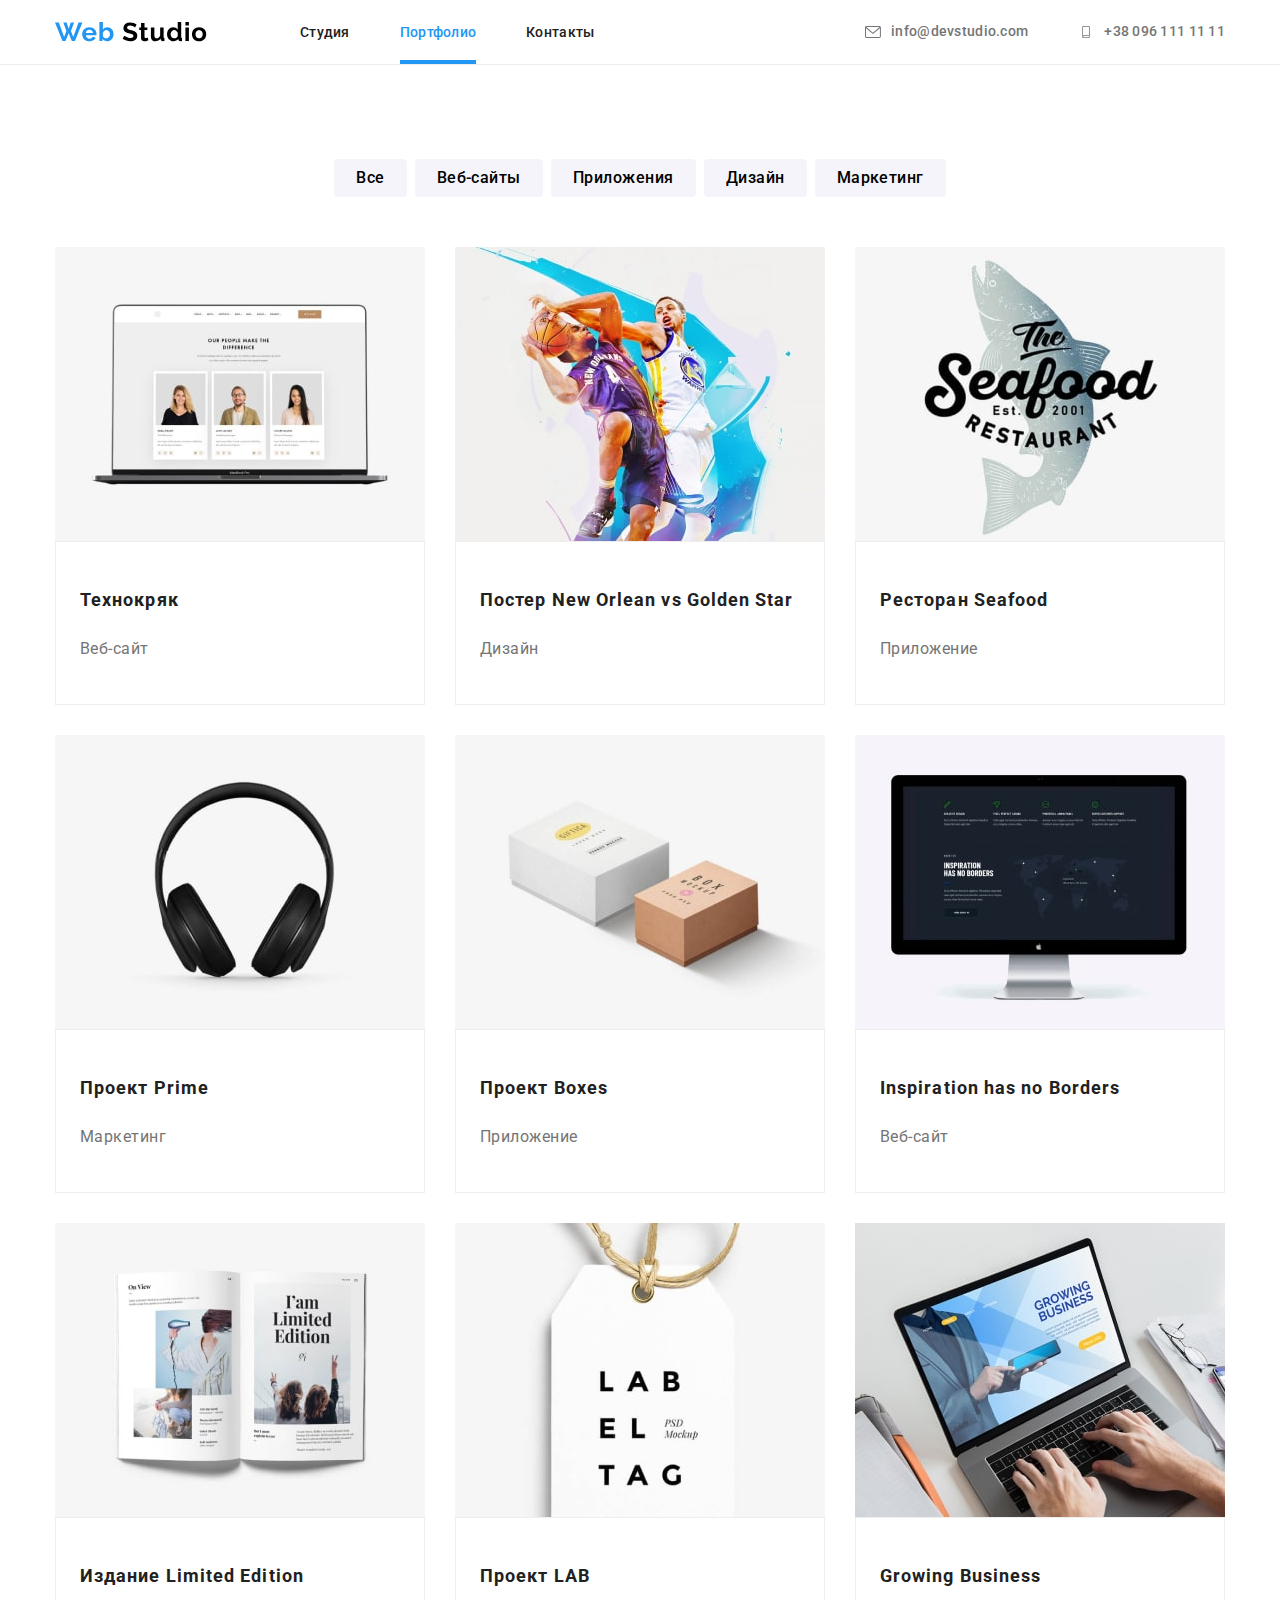
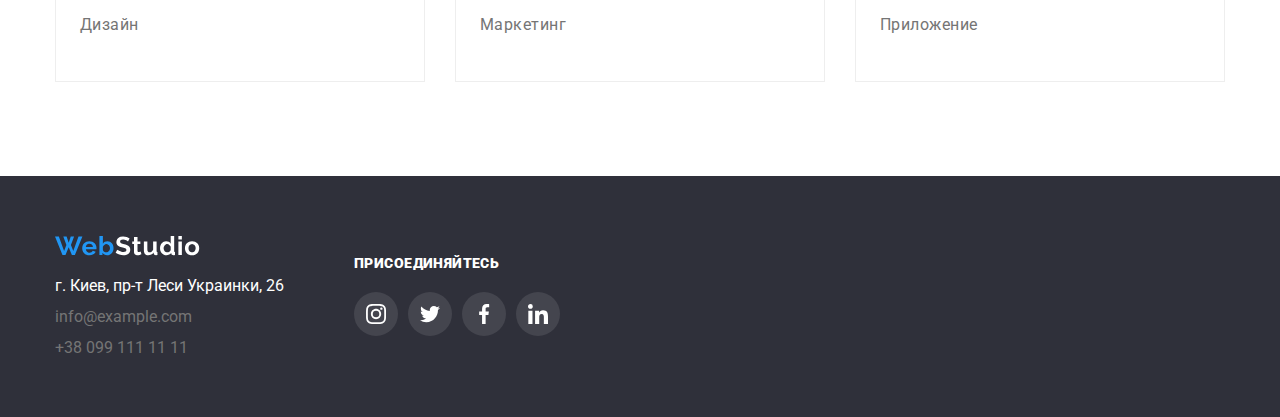
==== portfolio.html @ 611ee0be "Создал репозиторий" ====
<!DOCTYPE html>
<html lang="ru">
  <head>
    <meta charset="UTF-8" />
    <meta name="viewport" content="width=device-width, initial-scale=1.0" />
    <title>Portfolio</title>
    <link
      href="https://fonts.googleapis.com/css2?family=Roboto:wght@400;500;700;900&display=swap"
      rel="stylesheet"
    />
    <link rel="stylesheet" href="./css/styles.css" />
  </head>

  <body>
    <header class="header">
      <div class="container container-header">
       <nav class="nav">
        <a href="./index.html">
          <img src="./images/logotype.svg" alt="Логотип студии" class="logo"/>
         </a>
        <ul class="navigation">
          <li class="navigation-item"><a href="./index.html" class="links-nav">Студия</a></li>
          <li class="navigation-item"><a href="./portfolio.html" class="links-nav  current">Портфолио</a></li>
          <li class="navigation-item"><a href="" class="links-nav data-modal-open">Контакты</a></li>
        </ul>
       </nav>
       <ul class="contacts">
        <li class="contacts-item">
          <a href="mailto:info@devstudio.com" class="links-contact">
            <svg class="contact-icon">
              <use href="./images/sprite.svg#icon-envelope"></use>
            </svg>
            info@devstudio.com
          </a>
        </li>
        <li class="contacts-item">
          <a href="tel:+380961111111" class="links-contact">
            <svg class="contact-icon">
              <use href="./images/sprite.svg#icon-smartphone"></use>
            </svg>
            +38 096 111 11 11
          </a>
        </li>
       </ul>
      </div>
    </header>

    <main>
      <h1 class="visually-hidden">Портфолио</h1>
      <section class="gallery">
        <ul class="container filter-btns">
          <li class="filter-btn-box"><button class="filter-btn" type="button">Все</button></li>
          <li class="filter-btn-box"><button class="filter-btn" type="button">Веб-сайты</button></li>
          <li class="filter-btn-box"><button class="filter-btn" type="button">Приложения</button></li>
          <li class="filter-btn-box"><button class="filter-btn" type="button">Дизайн</button></li>
          <li class="filter-btn-box"><button class="filter-btn" type="button">Маркетинг</button></li>
        </ul> 
        <ul class="container gallery-boxes">
          <li class="gallery-box">
            <a href="" class="gallery-link">
            <div class="gallery-overlay-box">
              <img src="./images/technocrack.jpg" alt="ноутбук" width="370" /> 
                <div class="gallery-overlay-text-box">
                <p class="gallery-overlay-text">Технокряк это современная площадка распространения коронавируса. Компании используют эту платформу для цифрового шпионажа и атак на защищённые сервера конкурентов.</p>
              </div>
            </div>
              <div class="gallery-text-box">
              <h3>Технокряк</h3>
              <p class="gallery-type">Веб-сайт</p></div></a
            >
          </li>
          <li class="gallery-box">
            <a href="" class="gallery-link">
              <div class="gallery-overlay-box">
              <img src="./images/poster.jpg" alt="постер" width="370" /> 
              <div class="gallery-overlay-text-box">
                <p class="gallery-overlay-text">Технокряк это современная площадка распространения коронавируса. Компании используют эту платформу для цифрового шпионажа и атак на защищённые сервера конкурентов.</p>
              </div>
            </div>
              <div class="gallery-text-box">
              <h3>Постер New Orlean vs Golden Star</h3>
              <p class="gallery-type">Дизайн</p></div></a
            >
          </li>
          <li class="gallery-box">
            <a href="" class="gallery-link"> 
              <div class="gallery-overlay-box">
              <img src="./images/seafood.jpg" alt="морская еда" width="370" /> 
              <div class="gallery-overlay-text-box">
                <p class="gallery-overlay-text">Технокряк это современная площадка распространения коронавируса. Компании используют эту платформу для цифрового шпионажа и атак на защищённые сервера конкурентов.</p>
              </div>
            </div>
              <div class="gallery-text-box">
              
              <h3>Ресторан Seafood</h3>
              <p class="gallery-type">Приложение</p></div></a>
          </li>
          <li class="gallery-box">
            <a href="" class="gallery-link">
              <div class="gallery-overlay-box">
              <img src="./images/prime.jpg" alt="наушники" width="370" />
              <div class="gallery-overlay-text-box">
                <p class="gallery-overlay-text">Технокряк это современная площадка распространения коронавируса. Компании используют эту платформу для цифрового шпионажа и атак на защищённые сервера конкурентов.</p>
              </div>
            </div>
              <div class="gallery-text-box">
              <h3>Проект Prime</h3>
              <p class="gallery-type">Маркетинг</p></div></a>
          </li>
          <li class="gallery-box">
            <a href="" class="gallery-link">
              <div class="gallery-overlay-box">
              <img src="./images/boxes.jpg" alt="коробки" width="370" /> 
              <div class="gallery-overlay-text-box">
                <p class="gallery-overlay-text">Технокряк это современная площадка распространения коронавируса. Компании используют эту платформу для цифрового шпионажа и атак на защищённые сервера конкурентов.</p>
              </div>
            </div>
            <div class="gallery-text-box">
              <h3>Проект Boxes</h3>
              <p class="gallery-type">Приложение</p></div></a>
          </li>
          <li class="gallery-box">
            <a href="" class="gallery-link">
              <div class="gallery-overlay-box">
              <img src="./images/inspiration.jpg" alt="монитор" width="370" />
              <div class="gallery-overlay-text-box">
                <p class="gallery-overlay-text">Технокряк это современная площадка распространения коронавируса. Компании используют эту платформу для цифрового шпионажа и атак на защищённые сервера конкурентов.</p>
              </div>
            </div>
            <div class="gallery-text-box">
              <h3>Inspiration has no Borders</h3>
              <p class="gallery-type">Веб-сайт</p></div></a
            >
          </li>
          <li class="gallery-box">
            <a href="" class="gallery-link">
              <div class="gallery-overlay-box">
              <img src="./images/limited.jpg" alt="журнал" width="370" />
              <div class="gallery-overlay-text-box">
                <p class="gallery-overlay-text">Технокряк это современная площадка распространения коронавируса. Компании используют эту платформу для цифрового шпионажа и атак на защищённые сервера конкурентов.</p>
              </div>
            </div>
            <div class="gallery-text-box">
              <h3>Издание Limited Edition</h3>
            <p class="gallery-type">Дизайн</p></div></a>
          </li>
          <li class="gallery-box">
            <a href="" class="gallery-link">
              <div class="gallery-overlay-box">
              <img src="./images/lab.jpg" alt="бирка" width="370" /> 
              <div class="gallery-overlay-text-box">
                <p class="gallery-overlay-text">Технокряк это современная площадка распространения коронавируса. Компании используют эту платформу для цифрового шпионажа и атак на защищённые сервера конкурентов.</p>
              </div>
            </div>
              <div class="gallery-text-box">
              <h3>Проект LAB</h3>
              <p class="gallery-type">Маркетинг</p>
              </div>
            </a>
          </li>
          <li class="gallery-box">
            <a href="" class="gallery-link">
              <div class="gallery-overlay-box">
              <img
                src="./images/growing.jpg"
                alt="приложение на ноутбуке"
                width="370"
              /> 
              <div class="gallery-overlay-text-box">
                <p class="gallery-overlay-text">Технокряк это современная площадка распространения коронавируса. Компании используют эту платформу для цифрового шпионажа и атак на защищённые сервера конкурентов.</p>
              </div>
            </div>
              <div class="gallery-text-box">
              <h3>Growing Business</h3>
              <p class="gallery-type">Приложение</p>
              </div>
            </a>
          </li>
        </ul>
      </section>
    </main>

    <footer>
      <section class="footer">
        <div class="container footer-container">
          <div class="footer-left">
        <a href="./index.html"
          ><img src="./images/logofooter.svg" alt="Логотип студии" class="footer-logo"
        /></a>
          <ul class="footer-contacts">
            <li class="footer-contact">г. Киев, пр-т Леси Украинки, 26</li>
            <li class="footer-contact"><a href="mailto:info@devstudio.com" class="contact">info@example.com</a></li>
            <li class="footer-contact"><a href="tel:+38target="_blank" 0991111111" class="contact">+38 099 111 11 11</a></li>
          </ul>
        </div>
          <div class="footer-right">
            <h3 class="footer-right-title"><b>ПРИСОЕДИНЯЙТЕСЬ</b></h3>
          <ul class="social-links-footer">
            <li class="social-links-item-footer">
            <a href="" class="social-link-footer">
            <svg class="social-link-icon-footer">
              <use href="./images/sprite.svg#icon-instagram"></use>
            </svg>
          </a>
        </li>
          <li class="social-links-item-footer">
          <a href="" class="social-link-footer">
            <svg class="social-link-icon-footer">
              <use href="./images/sprite.svg#icon-twitter"></use>
            </svg>
          </a>
        </li>
        <li class="social-links-item-footer">
          <a href="" class="social-link-footer">
            <svg class="social-link-icon-footer">
              <use href="./images/sprite.svg#icon-facebook"></use>
            </svg>
          </a>
        </li>
        <li class="social-links-item-footer">
          <a href="" class="social-link-footer">
            <svg class="social-link-icon-footer">
              <use href="./images/sprite.svg#icon-linkedin"></use>
            </svg>
          </a>
        </li>
        </ul>
      </div>
    </div>
      </section>
    </footer>
  </body>
</html>
---- css/styles.css ----
:root {
    --main-text-color: #757575;
    --secondary-text-color: #212121;
    --additional-text-color: #ffffff;
    --accent-color: #2196f3;
    --button-background: #f5f4fa;
  }

  * {
    box-sizing: border-box;
  }

  p {
    color: var(--main-text-color);
  }

  a {
    text-decoration: none;
  }
  
  .visually-hidden {
    margin: 0;
    position: absolute !important;
    clip: rect(1px, 1px, 1px, 1px);
    padding: 0 !important;
    border: 0 !important;
    height: 1px !important;
    width: 1px !important;
    overflow: hidden;
  }

  body {
    color: var(--secondary-text-color);
    font-family: roboto, sans-serif;
    margin: 0px;
  }
  
  ul {
    list-style: none;
  }

  h2 {
    color: var(--secondary-text-color);
    margin-top: 0px;
    font-style: normal;
    font-weight: bold;
    font-size: 36px;
    line-height: 1.2;
    text-align: center;
    letter-spacing: 0.03em;
  }
  
  h4 {
    font-style: normal;
    font-weight: bold;
    font-size: 14px;
    line-height: 1.14;
    letter-spacing: 0.03em;
    text-transform: uppercase;
  }

  .container {
    padding: 0 15px;
    width: 1200px;
    margin-left: auto;
    margin-right: auto;
  }

/* header */

.logo {
  margin-right: 93px;
}

.nav {
  display: flex;
  margin-right: auto;
}

.navigation {
  margin: 0;
  width: 313px;
  padding: 0px;
  display: flex;
  
}

.navigation-item:not(:first-child) {
  margin-left: 50px;
}

.container-header {
    display: flex;
    align-items: center;  
  }

  header::after {
    content: "";
    display: block;
    height: 1px;
    width: 100%;
    background-color: #ECECEC;
    border-radius: 2px;
  }

  .links-nav {
    padding: 24px 0;
    color: var(--secondary-text-color);
    font-style: normal;
    font-weight: 500;
    font-size: 14px;
    line-height: 1.14;
    letter-spacing: 0.02em;
    transition: color 250ms cubic-bezier(0.4, 0, 0.2, 1);
  }
  
  .links-nav:hover,
  .links-nav:focus {
    color: var(--accent-color);
  }
  
  .links-contact {
    display: flex;
    align-items: center;
  }

  .contact-icon {
    margin-right: 10px;
    width: 16px;
    height: 12px;
    fill: #757575;
    transition: fill 250ms cubic-bezier(0.4, 0, 0.2, 1);
  }

  .links-contact:hover
  .contact-icon, 
  .links-contact:focus 
  .contact-icon {
    fill: var(--accent-color);
}

  .contact-icon:hover,
  .contact-icon:focus {
    fill: var(--accent-color);
  }

  .links-contact {
    padding: 24px 0;
    color: var(--main-text-color);
    font-style: normal;
    font-weight: 500;
    font-size: 14px;
    line-height: 1.14;
    letter-spacing: 0.02em;
    transition: color 250ms cubic-bezier(0.4, 0, 0.2, 1);
  }

  .links-contact:hover,
.links-contact:focus {
  color: var(--accent-color);
}

.contacts {
  display: flex;
  align-items: center;
  margin: 0;
  padding: 0;
}

.contacts-item:not(:first-child) {
  margin-left: 50px;
}

.current {
  color: var(--accent-color);
  position: relative;
}

.current::after {
  content: "";
  display: block;
  height: 4px;
  background: var(--accent-color);
  width: 100%;
  position: absolute;
  top: 60px;
}

/* footer */

.footer-right-title {
  font-family: roboto, sans-serif;
  margin-bottom: 20px;
  margin-top: 0px;
  font-weight: 700;
  font-size: 14px;
  line-height: 1.14;
  letter-spacing: 0.03em;
  color: var(--additional-text-color) 
}

.footer-contacts {
  margin: 0;
  padding: 0;
  height: 81px;
  display: flex;
  flex-direction: column;
  justify-content: space-between;
}

.footer {
    padding: 60px 0;
    background-color: #2f303a;
  }
  
  .footer-logo {
    margin-bottom: 20px;
  }

  .footer-container {
    display: flex;
    align-items: center;
  }

  .footer-contact {
    color: #ffffff;
  }

  .contacts {
    font-family: Roboto;
    font-style: normal;
    font-weight: normal;
    font-size: 14px;
    line-height: 1.7;
    letter-spacing: 0.03em;
  }
  
  .contact {
    color: var(--main-text-color);
  }

  .social-links-footer {
    display: flex;
    margin: 0;
    padding: 0;
  }

  .social-link-footer {
    width: 44px;
    height: 44px;
    border-radius: 50%;
    background-color: rgba(255, 255, 255, 0.1);
    color: var(--additional-text-color);
    display: flex;
    justify-content: center;
    align-items: center;
    transition: background-color 250ms cubic-bezier(0.4, 0, 0.2, 1);
  }

  .social-links-item-footer:not(:last-child) {
    margin-right: 10px;   
  }

  .social-link-footer:hover,
  .social-link-footer:focus {
    color: var(--additional-text-color);
    background-color: var(--accent-color);
  }

  .social-link-icon-footer {
    width: 20px;
    height: 20px;
    fill: currentColor;
  }

  .footer-right {
    margin-left: 70px;
  }

/* studio */

/* hero */

h1 {
    margin: 0px 0px;
    font-style: normal;
    font-weight: 900;
    font-size: 44px;
    line-height: 1.5;
    text-align: center;
    letter-spacing: 0.06em;
    text-transform: uppercase;
    color: #ffffff;
  }

.hero {
    height: 600px;
    display: flex;
    align-items: center;
    background-color: #2f303a;
    background-image: linear-gradient(#2F303A66, #2F303A66),
    url(../images/hero.jpg);
    background-repeat: no-repeat;
    background-size: cover;
    background-position: right top;
  }

  .hero-box {
    max-width: 696px;
    display: flex;
    flex-direction: column;
  }

  .btn {
    min-width: 200px;
    margin-left: auto;
    margin-right: auto;
    color: var(--additional-text-color);
    background-color: var(--accent-color);
    margin-top: 30px;
    font-family: Roboto;
    font-style: normal;
    font-weight: bold;
    font-size: 16px;
    line-height: 1.9;
    border-radius: 4px;
    padding: 10px 32px;
    text-align: center;
    letter-spacing: 0.06em;
    cursor: pointer;
  }

/* qualities */

.qualities-boxes {
  padding: 0;
  margin: 0;
  display: flex;
}

.qualities-box {
  max-width: 270px;
}

.details::before {
  content: "";
  display: block;
  height: 120px;
  margin-bottom: 30px;
  background-image: url(../images/antenna.svg);
  background-color: #f5f4fa;
  background-position: center;
  background-repeat: no-repeat;
}

.punctuality::before {
  content: "";
  display: block;
  height: 120px;
  margin-bottom: 30px;
  background-image: url(../images/clock.svg);
  background-color: #f5f4fa;
  background-position: center;
  background-repeat: no-repeat;
}

.planning::before {
  content: "";
  display: block;
  height: 120px;
  margin-bottom: 30px;
  background-image: url(../images/diagram.svg);
  background-color: #f5f4fa;
  background-position: center;
  background-repeat: no-repeat;
}

.technology::before {
  content: "";
  display: block;
  height: 120px;
  margin-bottom: 30px;
  background-image: url(../images/astronaut.svg);
  background-color: #f5f4fa;
  background-position: center;
  background-repeat: no-repeat;
}

.qualities-box:not(:last-child) {
  margin-right: 30px;
}

.qualities-container {
  padding: 0 15px;
}


.qualities {
    padding: 94px 0px;
  }
  
  .qualities-title {
    color: var(--secondary-text-color);
  }
  
  .qualities-text {
    color: var(--main-text-color);
  }

  .qualities-title {
    font-style: normal;
    font-weight: bold;
    font-size: 14px;
    line-height: 1.14;
    letter-spacing: 0.03em;
    text-transform: uppercase;
  }
  
  .qualities-text {
    font-style: normal;
    font-weight: normal;
    font-size: 14px;
    line-height: 1.7;
    letter-spacing: 0.03em;
  }
  

/* jobs */

.jobs-box:not(:nth-child(3n)) {
  margin-right: auto;
}

.jobs-container {
  padding-left: 15px;
  padding-right: 15px;
}

.jobs-boxes {
  padding: 0;
  margin: 0;
  display: flex;
}

.jobs {
    padding-bottom: 94px;
    color: var(--additional-text-color);
  }

  .jobs-box {
    position: relative;
    overflow: hidden;
  }

  .jobs-overlay {
    width: 100%;
    height: 70px;
    background-color: rgba(47, 48, 58, 0.8);
    display: flex;
    justify-content: center;
    align-items: center;
    position: absolute;
    transition: transform 250ms cubic-bezier(0.4, 0, 0.2, 1);
  }

  .jobs-overlay-text {
    font-weight: 700;
    color: var(--additional-text-color);
    text-transform: uppercase;
  }

  .desktop:hover .jobs-overlay,
  .desktop:focus .jobs-overlay {
    transform: translateY(-100%);
  }

  .mobile:hover .jobs-overlay,
  .mobile:focus .jobs-overlay {
    transform: translateY(-100%);
  }

  .design:hover .jobs-overlay,
  .design:focus .jobs-overlay {
    transform: translateY(-100%);
  }

.team-boxes {
  margin: 0;
  padding: 0;
  display: flex;
  justify-content: space-around;
}

.team-box {
  display: flex;
  flex-direction: column;
  justify-content: center;
  background: #fff;
}

.dev-footer {
  padding-bottom: 30px;
  padding-top: 30px;
  box-shadow: 0px 1px 3px rgba(0, 0, 0, 0.12),
  0px 1px 1px rgba(0, 0, 0, 0.14),
  0px 2px 1px rgba(0, 0, 0, 0.2);
  border-radius: 0px 0px 4px 4px;
}

.team-box:not(:last-child) {
  margin-right: 23px;
}

.team {
    padding: 94px 0px;
    background-color: #F5F4FA;
  }

  .dev {
    text-align: center;
    margin: 0;
    font-style: normal;
    font-weight: normal;
    font-size: 16px;
    line-height: 1.2;
    letter-spacing: 0.03em;
  }

  .dev-name {
    text-align: center;
    color: var(--secondary-text-color);
    margin-bottom: 10px;
    margin-top: 0;
    font-style: normal;
    font-weight: 500;
    font-size: 16px;
    line-height: 1.2;
    letter-spacing: 0.03em;
  }

  .social-link {
    display: flex;
    justify-content: center;
    align-items: center;
    width: 44px;
    height: 44px;
    border-radius: 50%;
    color: #afb1b8;
    background-color: #FFFFFF;
    transition: color 250ms cubic-bezier(0.4, 0, 0.2, 1), background-color 250ms cubic-bezier(0.4, 0, 0.2, 1);
}
  
  .social-link-icon {
    width: 20px;
    height: 20px;
    fill: currentColor;
}

  .social-links {
    padding: 0;
    margin: 0;
    display: flex;
    justify-content: center;
    margin-top: 16px;
  }

  .social-links-item:not(:first-child) {
    margin-left: 10px;
  }

  .social-link:hover,
  .social-link:focus {
    background-color: var(--accent-color);
    color: #ffffff;
  }

  .social-link-icon:hover .social-link,
  .social-link-icon:focus .social-link {
    background-color: var(--accent-color);
  }

  /* clients */

  .clients {
    padding: 94px 0;
  }

  .clients-title {
    margin: 0;
    margin-bottom: 50px;
  }

  .client-link {
    width: 170px;
    height: 90px;
    display: flex;
    justify-content: center;
    align-items: center;
    border: 1px solid #afb1b8;
    border-radius: 4px;
    color: #AFB1B8;
    transition: color 250ms cubic-bezier(0.4, 0, 0.2, 1);
}
  }

  .clients-container {
    padding: 0 15px;
    margin: 0 auto;
  }

  .clients-box {
    margin: 0;
    padding: 0 15px;
    width: 1170px;
    margin: 0 auto;
    display: flex;
    justify-content: space-between;
  }

  .client-link:hover,
  .client-link:focus {
    color: var(--accent-color);
    border-color: var(--accent-color);
  }

  .client-link-icon {
    fill: currentColor;
  }

  /* portfolio */

ul {
  list-style: none;
}

.filter-btns {
  display: flex;
  justify-content: center;
  margin: 0 auto;
  padding: 94px 15px 0;

}

.filter-btn-box:not(:first-child) {
  margin-left: 8px;
}

.filter-btn {
  border-radius: 4px;
  padding: 6px 22px;
  transition: color 250ms cubic-bezier(0.4, 0, 0.2, 1), background-color 250ms cubic-bezier(0.4, 0, 0.2, 1);
  cursor: pointer;
}

.filters {
    padding-top: 94px;
    padding-bottom: 34px;
    min-width: 1200px;
}

.gallery-container {
    width: 1200px;
    margin: 0 auto;
    padding: 0 15px;
}

.gallery {
  padding-bottom: 94px;
}

  .gallery-type {
    margin-bottom: 20px;
  }

h3 {
  color: var(--secondary-text-color);
  margin-top: 20px;
  margin-bottom: 4px;
  font-style: normal;
  font-weight: bold;
  font-size: 18px;
  line-height: 2;
  letter-spacing: 0.06em;
}

.gallery-boxes {
  display: flex;
  flex-wrap: wrap;
  margin: 0 auto;
  padding: 50px 15px 0;
}

.gallery-box {
  width: 370px;
  transition: box-shadow 250ms cubic-bezier(0.4, 0, 0.2, 1);

}

.gallery-box:not(:nth-last-child(-n + 3)) {
  margin-bottom: 30px;
}

.gallery-box:not(:nth-child(3n)) {
 margin-right: 30px;
} 

.gallery-text-box {
  padding: 20px 24px;
  border: 1px solid #EEEEEE;
}

img {
  display: block;
}

  button {
    background-color: var(--button-background);
    border: 0px;
    font-family: Roboto;
    font-style: normal;
    font-weight: 500;
    font-size: 16px;
    line-height: 1.6;
    letter-spacing: 0.03em;
  }
  
  button:hover,
  button:focus {
    color: var(--additional-text-color);
    background-color: var(--accent-color);
    border-radius: 4px;
  }
  
  .gallery-text {
    font-style: normal;
    font-weight: normal;
    font-size: 18px;
    line-height: 1.6;
    letter-spacing: 0.03em;
  }
  
  .gallery-type {
    font-style: normal;
    font-weight: normal;
    font-size: 16px;
    line-height: 1.9;
    letter-spacing: 0.03em;
  }

  .gallery-box:hover,
  .gallery-box:focus {
    box-shadow: 0px 1px 1px rgba(0, 0, 0, 0.12),
    0px 4px 4px rgba(0, 0, 0, 0.06),
    1px 4px 6px rgba(0, 0, 0, 0.16);
  }

  .gallery-overlay-text {
    font-weight: 400;
    color: var(--additional-text-color);
    max-width: 322px;
    line-height: 1.56;
    letter-spacing: 0.03em;
    font-size: 18px;
  }

  .gallery-overlay-text-box {
    display: flex;
    justify-content: center;
    align-items: center;
    background-color: rgba(33, 150, 243, 0.9);
    width: 100%;
    height: 100%;
    position: absolute;
    transition: transform 250ms cubic-bezier(0.4, 0, 0.2, 1);
  }

  .gallery-box:hover .gallery-overlay-text-box,
  .gallery-box:focus .gallery-overlay-text-box {
    transform: translateY(-100%)
  }

  .gallery-overlay-box {
    position: relative;
    overflow: hidden;
    max-width: 370px;
    max-height: 294px;
  }

  /* modal */

  .modal-back {
    width: 100%;
    height: 100%;
    background-color: rgba(0, 0, 0, 0.2);
    position: fixed;
    left: 0;
    top: 0;
    transition: 500ms linear;
  }

  .is-hidden {
    opacity: 0;
    pointer-events: unset;
    visibility: hidden;
  }

  

  .modal-window {
    width: 528px;
    height: 581px;
    background-color: #fff;
    position: absolute;
    left: 50%;
    top: 50%;
    border-radius: 4px;
    transform: translate(-50%, -50%);
    transition: 500ms linear;
  }

  .is-hidden .modal-window {
    background-color: rgba(0, 0, 0, 0.2);
  }

  .modal-close {
    width: 30px;
    height: 30px;
    position: absolute;
    top: 8px;
    right: 8px;
    border-radius: 50%;
    cursor: pointer;
    transition: background-color 250ms cubic-bezier(0.4, 0, 0.2, 1);
  }

  .modal-close:hover {
    border-radius: 50%;
    background-color: var(--accent-color);
  }
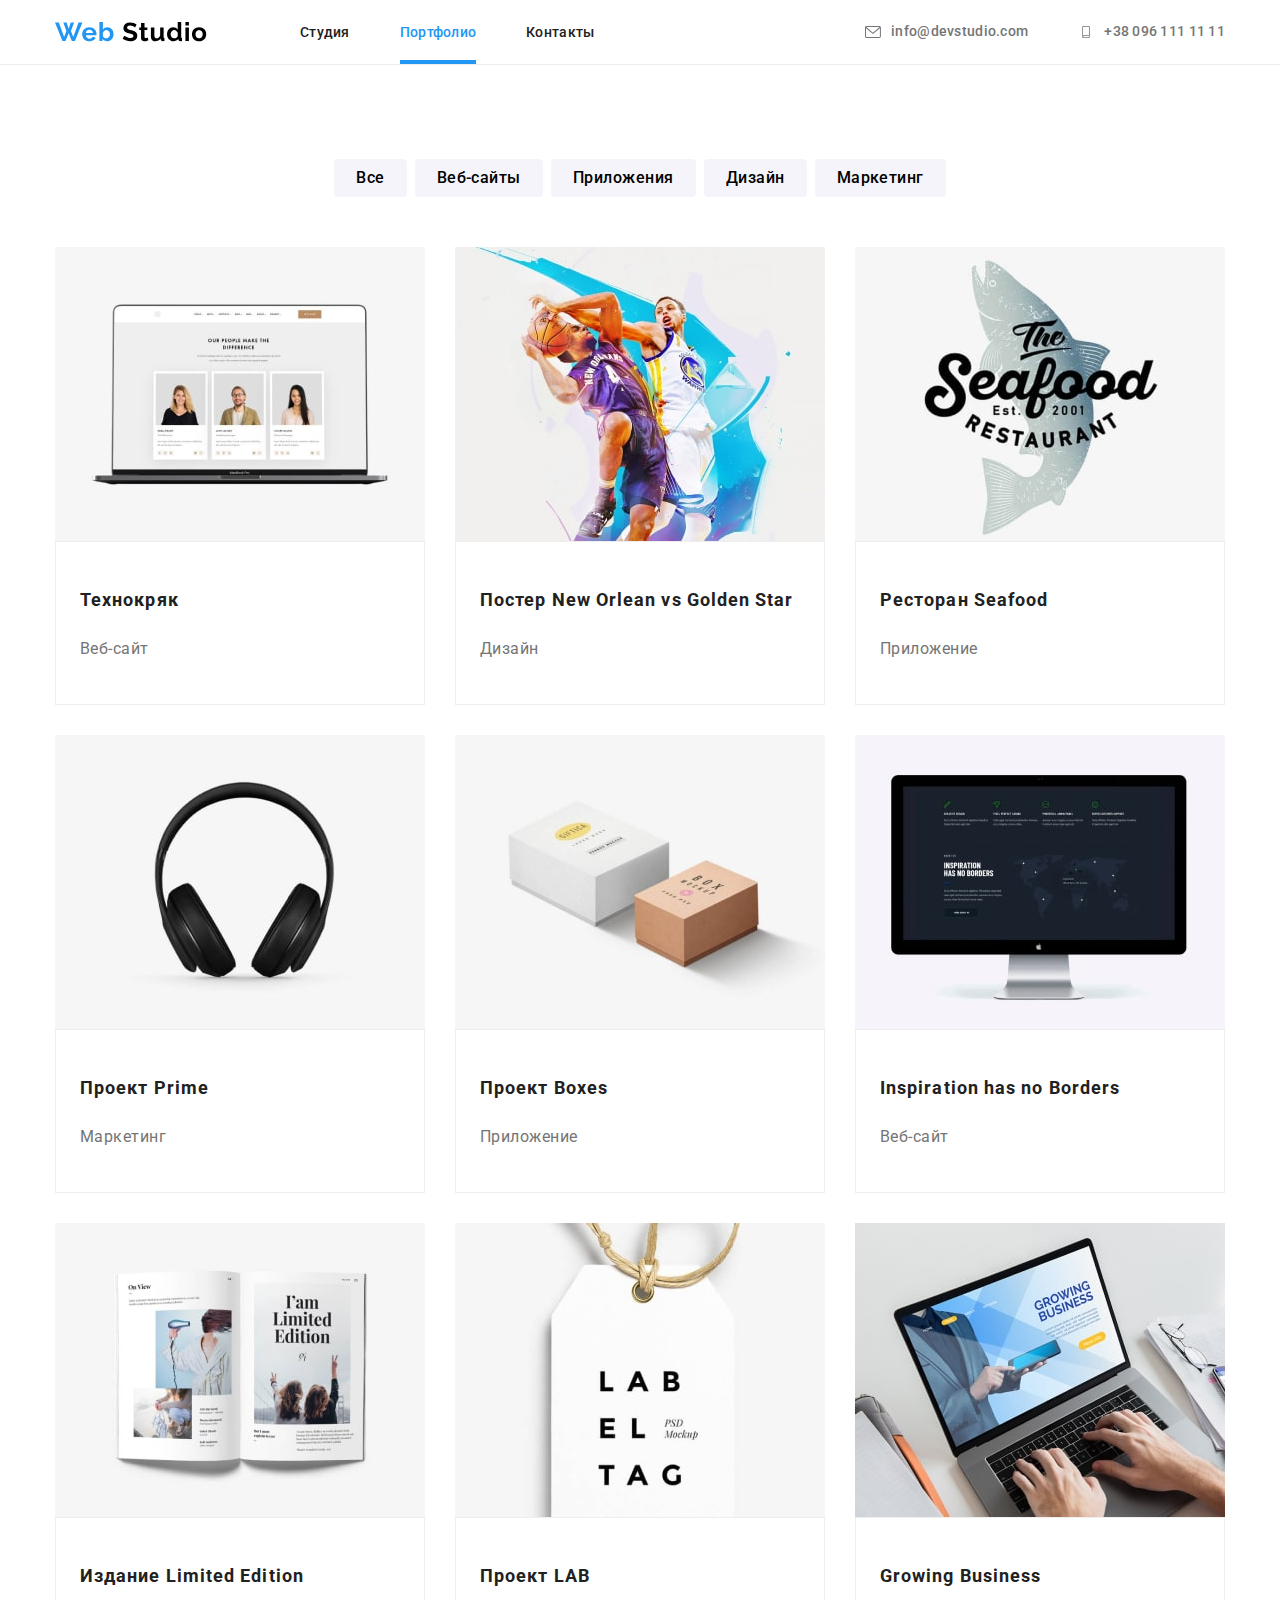
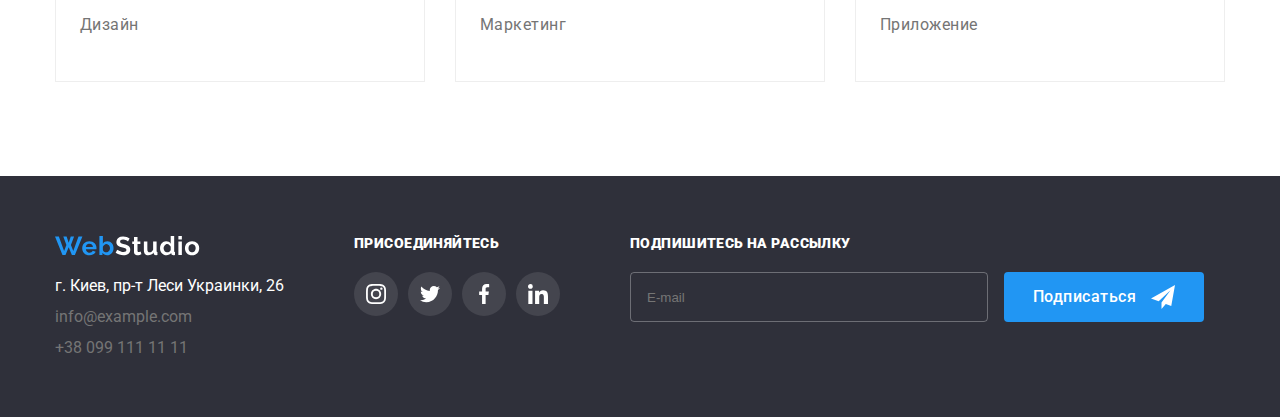
==== commit 7697958d: "Исправления" ====
--- a/portfolio.html
+++ b/portfolio.html
@@ -226,6 +226,18 @@
         </li>
         </ul>
       </div>
+      <div class="footer-form-box">
+        <h3 class="footer-form-title"><b>подпишитесь на рассылку</b></h3>
+        <form action="#" class="footer-form">
+          <input type="email" name="user-mail" placeholder="E-mail" class="footer-form-input">
+          <button type="submit" class="footer-form-button">Подписаться 
+            <svg class="plane" width="24px"
+            height="24px">
+            <use href="./images/sprite.svg#icon-plane"></use>
+          </svg>
+        </button>
+        </form>
+      </div>
     </div>
       </section>
     </footer>
--- a/css/styles.css
+++ b/css/styles.css
@@ -52,11 +52,10 @@
   
   h4 {
     font-style: normal;
-    font-weight: bold;
-    font-size: 14px;
+    font-weight: 700;
+    font-size: 20px;
     line-height: 1.14;
     letter-spacing: 0.03em;
-    text-transform: uppercase;
   }
 
   .container {
@@ -211,6 +210,7 @@
 .footer {
     padding: 60px 0;
     background-color: #2f303a;
+    width: 100%;
   }
   
   .footer-logo {
@@ -219,7 +219,7 @@
 
   .footer-container {
     display: flex;
-    align-items: center;
+    align-items: start;
   }
 
   .footer-contact {
@@ -276,6 +276,60 @@
   .footer-right {
     margin-left: 70px;
   }
+
+  .footer-form-box {
+    margin-left: 70px;
+  }
+
+  .footer-form-title {
+    margin-bottom: 20px;
+    margin-top: 0px;
+    text-transform: uppercase;
+    font-weight: 700;
+    font-size: 14px;
+    line-height: 1.14;
+    letter-spacing: 0.03em;
+    color: var(--additional-text-color);
+  }
+
+  .plane {
+    fill: currentColor;
+   }
+
+  .footer-form-button {
+    cursor: pointer;
+    width: 200px;
+    height: 50px;
+    background-color: var(--accent-color);
+    color: var(--additional-text-color);
+    transition: color 250ms linear;
+    transition: background-color 250ms linear;
+    display: inline-flex;
+    justify-content: space-between;
+    align-items: center;
+    padding: 10px 29px;
+    margin-left: 12px;
+    border-radius: 4px;
+  }
+
+  .footer-form-button:hover,
+  .footer-form-button:focus {
+    background-color: var(--additional-text-color);
+    color: var(--accent-color);
+    fill: var(--accent-color);
+  }
+
+  .footer-form-input {
+    width: 358px;
+    height: 50px;
+    padding-left: 16px;
+    background-color: transparent;
+    border: 1px solid rgba(255, 255, 255, 0.3);
+    border-radius: 4px;
+    color: var(--additional-text-color);
+  }
+
+
 
 /* studio */
 
@@ -809,6 +863,7 @@
   .modal-window {
     width: 528px;
     height: 581px;
+    padding: 40px 40px;
     background-color: #fff;
     position: absolute;
     left: 50%;
@@ -816,24 +871,176 @@
     border-radius: 4px;
     transform: translate(-50%, -50%);
     transition: 500ms linear;
+    display: flex;
+    justify-content: space-between;
+    align-items: center;
+    flex-direction: column;
   }
 
   .is-hidden .modal-window {
     background-color: rgba(0, 0, 0, 0.2);
   }
 
-  .modal-close {
-    width: 30px;
-    height: 30px;
+  .modal-back > .modal-window {
+    transform: scale(1) translate(-50%, -50%);
+    transition: transform 250ms linear;
+  }
+
+  .modal-back.is-hidden > .modal-window {
+    transform: scale(0);
+    transition: transform 250ms linear; 
+  }
+
+    .modal-close {
+      width: 30px;
+      height: 30px;
+      position: absolute;
+      top: 8px;
+        right: 8px;
+     border: 1px solid rgba(0, 0, 0, 0.1);
+      border-radius: 50%;
+      cursor: pointer;
+      transition: color 250ms cubic-bezier(0.4, 0, 0.2, 1);
+      color: #000;
+      background-color: #fff;
+  }
+
+  .close-icon {
+    fill: currentColor;
+  }
+
+  .modal-close:hover,
+  .modal-close:focus {
+    border-radius: 50%;
+    background-color: var(--additional-text-color);
+    color: var(--accent-color);
+    outline: none;
+  }
+
+  .modal-form-title {
+    margin: 0px;
+    margin-bottom: 12px;
+    font-style: normal;
+    font-weight: 700;
+    font-size: 20px;
+    line-height: 1.14;
+    color: #212121;
+  }
+
+  .modal-form-input {
+    width: 100%;
+    height: 40px;
+    border: 1px solid rgba(33, 33, 33, 0.2);
+    border-radius: 4px;
+    padding-left: 42px;
+    outline: none;
+  }
+
+  .modal-form-comment {
+    width: 100%;
+    height: 120px;
+    border: 1px solid rgba(33, 33, 33, 0.2);
+    border-radius: 4px;
+    resize: none;
+    padding: 12px 16px;
+    font-family: roboto, sans-serif;
+    font-size: 12px;
+    line-height: 1.14;
+    letter-spacing: 0.03em;
+    outline: none;
+  }
+
+  .modal-form-btn {
+    color: var(--additional-text-color);
+    background-color: var(--accent-color);
+    width: 200px;
+    height: 50px;
+    padding: 10px 55px;
+    margin: 0 auto;
+    display: block;
+    cursor: pointer;
+    border-radius: 4px;
+    outline: none;
+  }
+
+  .modal-form-box {
+    margin-bottom: 10px;
+    position: relative;
+  }
+
+  .modal-form-comment-container {
+    margin-bottom: 20px;
+  }
+
+  .modal-form-checkbox {
+    margin-bottom: 24px;
+    display: flex;
+    align-items: baseline;
+  }
+
+  .modal-form-label-check {
+    font-size: 14px;
+    line-height: 1.71;
+    color: #757575;
+    letter-spacing: 0.03em;
+  }
+
+  .modal-form-label-check::before {
+    content: "";
+    display: inline-block;
+    position: relative;
+    top: 4px;
+    border: 1px solid #212121;
+    width: 16px;
+    height: 15px;
+    margin-right: 7px;
+    border-radius: 2px;
+  }
+
+  .checkbox:checked ~ .modal-form-label-check::before {
+    background-image: url(../images/check.svg);
+    background-repeat: no-repeat;
+    background-position: center;
+    background-color: var(--accent-color);
+  }
+
+  label {
+    color: #757575;
+  }
+
+  .man {
     position: absolute;
-    top: 8px;
-    right: 8px;
-    border-radius: 50%;
-    cursor: pointer;
-    transition: background-color 250ms cubic-bezier(0.4, 0, 0.2, 1);
-  }
-
-  .modal-close:hover {
-    border-radius: 50%;
-    background-color: var(--accent-color);
-  }
+    top: 36%;
+    left: 4%;
+  }
+
+  .phone {
+    position: absolute;
+    top: 34%;
+    left: 4%;
+  }
+
+  .mail {
+    position: absolute;
+    top: 32%;
+    left: 4%;
+  }
+
+  .form-icon {
+    fill: currentColor;
+  }
+
+  .modal-form-input:focus,
+  .modal-form-input:hover {
+    border-color: var(--accent-color);
+  }
+
+  .modal-form-comment:focus,
+  .modal-form-comment:hover {
+    border-color: var(--accent-color);
+  }
+
+  .modal-form-input:hover~.form-icon, 
+  .modal-form-input:focus~.form-icon {
+    color: var(--accent-color);
+}
